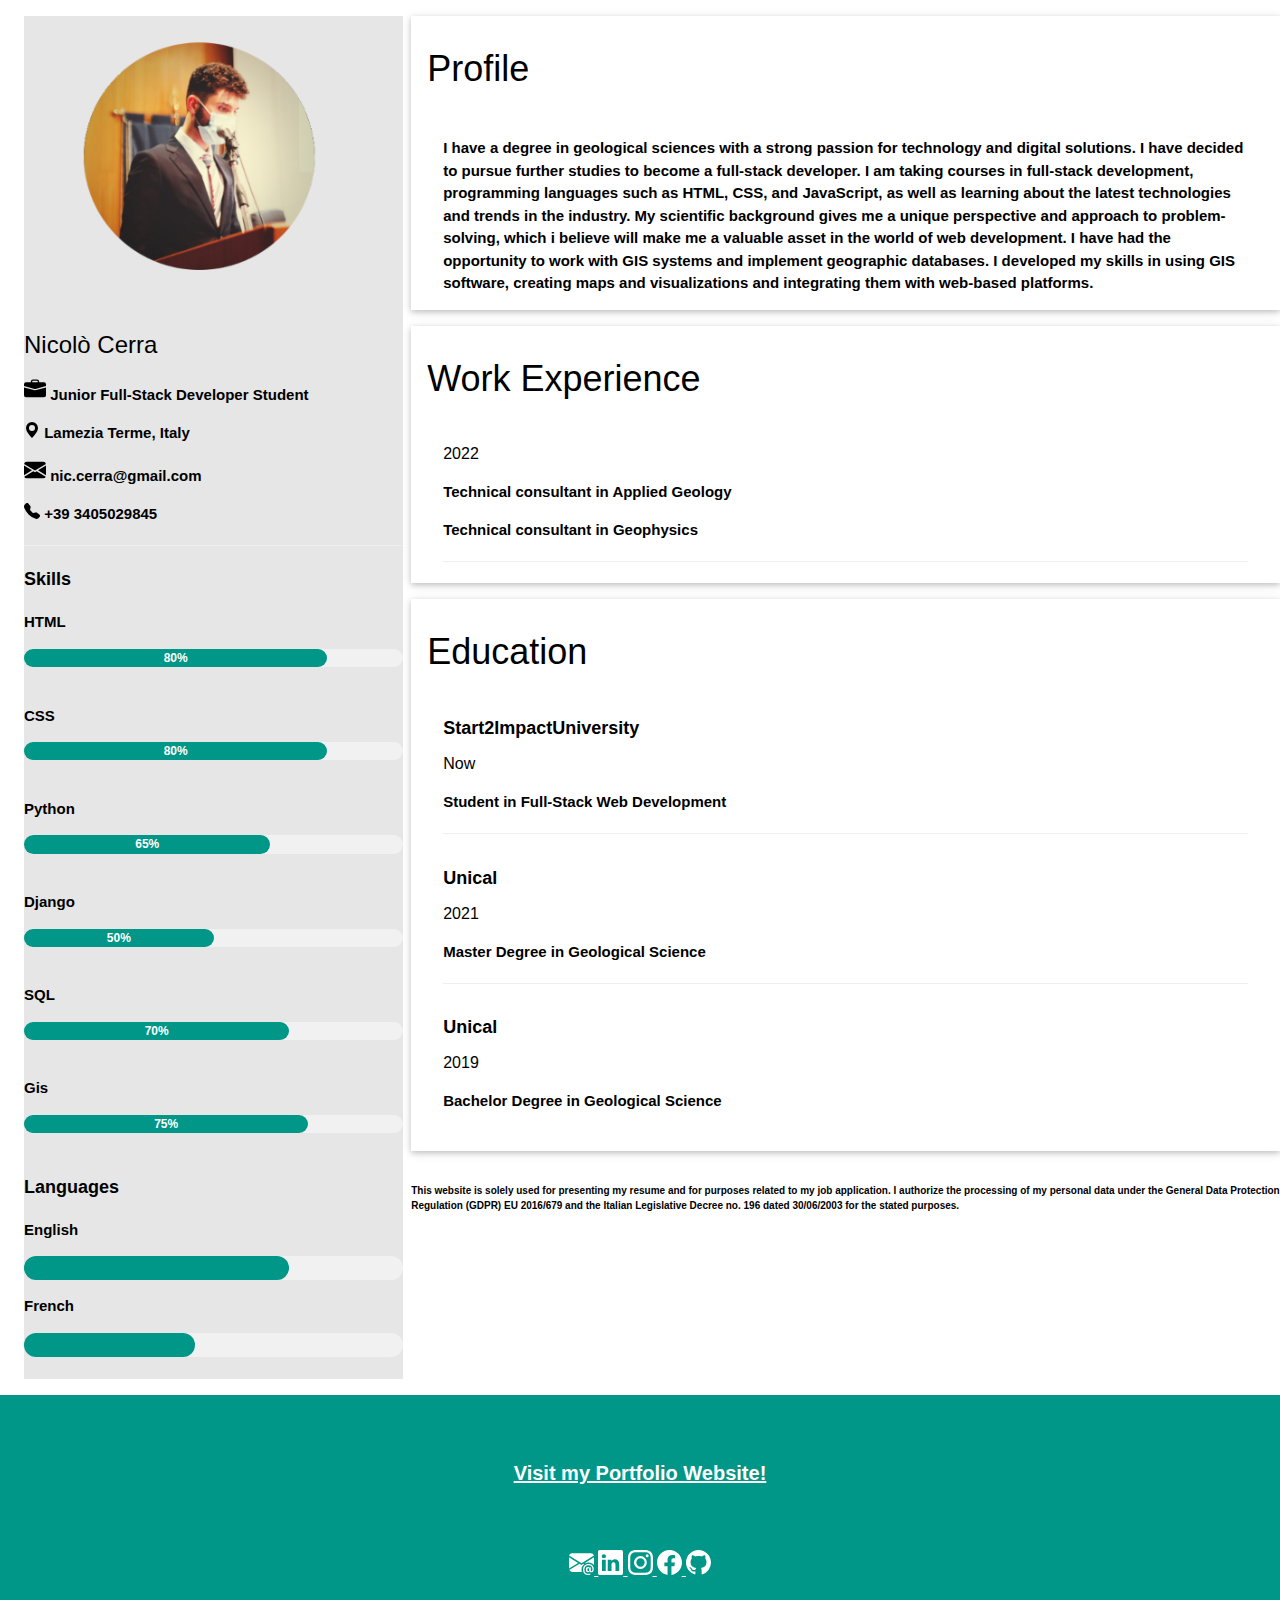
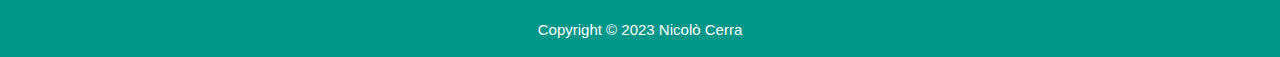
==== resume/index.html @ 81ff00c8 "Initial commit" ====
<!doctype html>
<html lang="en">

<head>
  <meta charset="utf-8">
  <meta name="viewport" content="width=device-width, initial-scale=1">
  <meta property="og:title" content="Nicolò Cerra | Resume">
  <meta property="og:type" content="website">
  <meta property="og:url" content="URL della pagina">
  <meta property="og:image" content="URL dell'immagine">
  <meta property="og:description" content="Nicolò Cerra resume">
  <title>Nicolò Cerra | Resume</title>
  <link rel="stylesheet" href="../assets/css/resume.css">
  <link rel="icon" type="image/x-icon" href="../assets/images/nc-icon-sel.png">
  <link href="https://cdn.jsdelivr.net/npm/bootstrap@5.3.0-alpha1/dist/css/bootstrap.min.css" rel="stylesheet"
    integrity="sha384-GLhlTQ8iRABdZLl6O3oVMWSktQOp6b7In1Zl3/Jr59b6EGGoI1aFkw7cmDA6j6gD" crossorigin="anonymous">
  <link rel="preconnect" href="https://fonts.googleapis.com">
  <link rel="preconnect" href="https://fonts.gstatic.com" crossorigin>
  <link href="https://fonts.googleapis.com/css2?family=Noto+Sans:wght@500&display=swap" rel="stylesheet">
  <script src="https://ajax.googleapis.com/ajax/libs/jquery/3.3.1/jquery.min.js"></script>
  
  <link rel="stylesheet" href="https://www.w3schools.com/w3css/4/w3.css">


</head>

<body >
 
  <section id="bodyresume">
    <div class="w3-row-padding" id="column-resume">
      <div id="column-left">
        <div class="display-w3-container">
          <img src="../assets/images/avatar-resume.png" style="width:100%" alt="me">
          <div class="container">
            <h3>Nicolò Cerra</h3>
          </div>
          <div class="container">
            <p>
              <svg id="iconsresume" xmlns="http://www.w3.org/2000/svg" fill="currentColor" class="bi bi-briefcase-fill"
                viewBox="0 0 16 16">
                <path
                  d="M6.5 1A1.5 1.5 0 0 0 5 2.5V3H1.5A1.5 1.5 0 0 0 0 4.5v1.384l7.614 2.03a1.5 1.5 0 0 0 .772 0L16 5.884V4.5A1.5 1.5 0 0 0 14.5 3H11v-.5A1.5 1.5 0 0 0 9.5 1h-3zm0 1h3a.5.5 0 0 1 .5.5V3H6v-.5a.5.5 0 0 1 .5-.5z" />
                <path
                  d="M0 12.5A1.5 1.5 0 0 0 1.5 14h13a1.5 1.5 0 0 0 1.5-1.5V6.85L8.129 8.947a.5.5 0 0 1-.258 0L0 6.85v5.65z" />
              </svg>
              Junior Full-Stack Developer Student
            </p>
            <p>
              <svg xmlns="http://www.w3.org/2000/svg" width="16" height="16" fill="currentColor" class="bi bi-geo-alt-fill" viewBox="0 0 16 16">
                <path d="M8 16s6-5.686 6-10A6 6 0 0 0 2 6c0 4.314 6 10 6 10zm0-7a3 3 0 1 1 0-6 3 3 0 0 1 0 6z"/>
              </svg>
              Lamezia Terme, Italy
            </p>
            <p>
              <svg id="iconsresume" xmlns="http://www.w3.org/2000/svg" fill="currentColor" class="bi bi-envelope-fill"
                viewBox="0 0 16 16">
                <path
                  d="M.05 3.555A2 2 0 0 1 2 2h12a2 2 0 0 1 1.95 1.555L8 8.414.05 3.555ZM0 4.697v7.104l5.803-3.558L0 4.697ZM6.761 8.83l-6.57 4.027A2 2 0 0 0 2 14h12a2 2 0 0 0 1.808-1.144l-6.57-4.027L8 9.586l-1.239-.757Zm3.436-.586L16 11.801V4.697l-5.803 3.546Z" />
              </svg>
              nic.cerra@gmail.com
            </p>
            <p>
              <svg xmlns="http://www.w3.org/2000/svg" width="16" height="16" fill="currentColor" class="bi bi-telephone-fill" viewBox="0 0 16 16">
                <path fill-rule="evenodd" d="M1.885.511a1.745 1.745 0 0 1 2.61.163L6.29 2.98c.329.423.445.974.315 1.494l-.547 2.19a.678.678 0 0 0 .178.643l2.457 2.457a.678.678 0 0 0 .644.178l2.189-.547a1.745 1.745 0 0 1 1.494.315l2.306 1.794c.829.645.905 1.87.163 2.611l-1.034 1.034c-.74.74-1.846 1.065-2.877.702a18.634 18.634 0 0 1-7.01-4.42 18.634 18.634 0 0 1-4.42-7.009c-.362-1.03-.037-2.137.703-2.877L1.885.511z"/>
              </svg>
              +39 3405029845
            
            
            <hr>
    
            <p class="w3-large"><b>Skills</b> </p>
            <p id="skills">HTML</p>
            <div class="w3-light-grey w3-round-xlarge w3-small">
              <div class="w3-container w3-center w3-round-xlarge w3-teal" style="width:80%">80%</div>
            </div> <br>
            <p>CSS</p>
            <div class="w3-light-grey w3-round-xlarge w3-small">
              <div class="w3-container w3-center w3-round-xlarge w3-teal" style="width:80%">80%</div>
                
            </div>
            <br>
            
            <p>Python</p>
            <div class="w3-light-grey w3-round-xlarge w3-small">
              <div class="w3-container w3-center w3-round-xlarge w3-teal" style="width:65%">65%</div>
            
            </div>
            <br>
            <p>Django</p>
            <div class="w3-light-grey w3-round-xlarge w3-small">
              <div class="w3-container w3-center w3-round-xlarge w3-teal" style="width:50%">50%</div>
            </div><br>
            <p>SQL</p>
            <div class="w3-light-grey w3-round-xlarge w3-small">
              <div class="w3-container w3-center w3-round-xlarge w3-teal" style="width:70%">70%</div>
            </div>

            <br>
            <p>Gis</p>
            <div class="w3-light-grey w3-round-xlarge w3-small">
              <div class="w3-container w3-center w3-round-xlarge w3-teal" style="width:75%">75%</div>
            
            </div>
            <br>
            
    
            <p class="w3-large"><b>Languages</b>
            </p>
            <p>English</p>
            <div class="w3-light-grey w3-round-xlarge">
              <div class="w3-round-xlarge w3-teal" style="height:24px;width:70%"></div>
            </div>
            <p>French</p>
            <div class="w3-light-grey w3-round-xlarge">
              <div class="w3-round-xlarge w3-teal" style="height:24px;width:45%"></div>
            </div>
            
            <br>
          </div>
        </div>
      </div><br>
  
      <!-- Right Column -->
      <div class="w3-twothird" id="column-right">
        <div class="w3-container w3-card w3-white w3-margin-bottom">
          <h1 class="w3-padding-16">Profile</h1>
          <div class="w3-container">
            <p>I have a degree in geological sciences with a strong passion for technology and digital solutions.
               I have decided to pursue further studies to become a full-stack developer. I am taking courses in full-stack development,
               programming languages such as HTML, CSS, and JavaScript, as well as learning about the latest technologies and trends in the industry.
               My scientific background gives me a unique perspective and approach to problem-solving,
               which i believe will make me a valuable asset in the world of web development.
               I have had the opportunity to work with GIS systems and implement geographic databases. 
               I developed my skills in using GIS software, creating maps and visualizations and integrating them with web-based platforms.</p>
          </div>
        </div>    
        <div class="w3-container w3-card w3-white w3-margin-bottom">
          <h1 class="w3-padding-16">Work Experience</h1>
          <div class="w3-container">
            <h6>
              2022
            </h6>
            <p>
              <b>Technical consultant in Applied Geology</b>             
            </p>
            <p>
              <b>Technical consultant in Geophysics</b>
            </p>
           
            
            <hr>
          </div>
        </div>
  
        <div class="w3-container w3-card w3-white">
          <h1 class="w3-padding-16">Education</h1>
          <div class="w3-container">
            <h5><b>Start2ImpactUniversity</b></h5>
            <h6>Now</h6>
            <p>Student in Full-Stack Web Development</p>
            <hr>
          </div>
          <div class="w3-container">
            <h5><b>Unical</b></h5>
            <h6>2021</h6>
            <p>Master Degree in Geological Science</p>
            <hr>
          </div>
          <div class="w3-container">
            <h5><b>Unical</b></h5>
            <h6>2019</h6>
            <p>Bachelor Degree in Geological Science</p><br>
          </div>
         
        </div>
        <br>
        <div>
          <p style="font-size: 10px;">
            This website is solely used 
            for presenting my resume and 
            for purposes related to my job application. 
            I authorize the processing of my personal data under the General 
            Data Protection Regulation (GDPR) EU 2016/679
            and the Italian Legislative Decree no. 196 dated 30/06/2003
            for the stated purposes.

          </p>
        </div>
     
      </div> 
       <!-- End Right Column -->
    </div>

    <!-- Footer -->
    <div id="footresume" class="w3-container w3-teal w3-center w3-margin-top">
      <div style="margin-top: 5%;">
        <a href="/" target="_blank"><p style="font-size: 20px;"><b>Visit my Portfolio Website!</b></p></a>
      </div>
      <div class="iconsfoot" id="socialmedia" style="margin-top: 5%;">
        <a href="mailto:nic.cerra@gmail.com">
          <svg xmlns="http://www.w3.org/2000/svg" fill="currentColor" class="bi bi-envelope-at-fill" viewBox="0 0 16 16">
            <path d="M2 2A2 2 0 0 0 .05 3.555L8 8.414l7.95-4.859A2 2 0 0 0 14 2H2Zm-2 9.8V4.698l5.803 3.546L0 11.801Zm6.761-2.97-6.57 4.026A2 2 0 0 0 2 14h6.256A4.493 4.493 0 0 1 8 12.5a4.49 4.49 0 0 1 1.606-3.446l-.367-.225L8 9.586l-1.239-.757ZM16 9.671V4.697l-5.803 3.546.338.208A4.482 4.482 0 0 1 12.5 8c1.414 0 2.675.652 3.5 1.671Z"/>
            <path d="M15.834 12.244c0 1.168-.577 2.025-1.587 2.025-.503 0-1.002-.228-1.12-.648h-.043c-.118.416-.543.643-1.015.643-.77 0-1.259-.542-1.259-1.434v-.529c0-.844.481-1.4 1.26-1.4.585 0 .87.333.953.63h.03v-.568h.905v2.19c0 .272.18.42.411.42.315 0 .639-.415.639-1.39v-.118c0-1.277-.95-2.326-2.484-2.326h-.04c-1.582 0-2.64 1.067-2.64 2.724v.157c0 1.867 1.237 2.654 2.57 2.654h.045c.507 0 .935-.07 1.18-.18v.731c-.219.1-.643.175-1.237.175h-.044C10.438 16 9 14.82 9 12.646v-.214C9 10.36 10.421 9 12.485 9h.035c2.12 0 3.314 1.43 3.314 3.034v.21Zm-4.04.21v.227c0 .586.227.8.581.8.31 0 .564-.17.564-.743v-.367c0-.516-.275-.708-.572-.708-.346 0-.573.245-.573.791Z"/>
          </svg>
        </a>
        
        <a href="https://www.linkedin.com/in/nicol%C3%B2-cerra-492325231/" rel="noopener" target="_blank">
          <svg xmlns="http://www.w3.org/2000/svg" fill="currentColor" class="bi bi-linkedin" viewBox="0 0 16 16">
            <path d="M0 1.146C0 .513.526 0 1.175 0h13.65C15.474 0 16 .513 16 1.146v13.708c0 .633-.526 1.146-1.175 1.146H1.175C.526 16 0 15.487 0 14.854V1.146zm4.943 12.248V6.169H2.542v7.225h2.401zm-1.2-8.212c.837 0 1.358-.554 1.358-1.248-.015-.709-.52-1.248-1.342-1.248-.822 0-1.359.54-1.359 1.248 0 .694.521 1.248 1.327 1.248h.016zm4.908 8.212V9.359c0-.216.016-.432.08-.586.173-.431.568-.878 1.232-.878.869 0 1.216.662 1.216 1.634v3.865h2.401V9.25c0-2.22-1.184-3.252-2.764-3.252-1.274 0-1.845.7-2.165 1.193v.025h-.016a5.54 5.54 0 0 1 .016-.025V6.169h-2.4c.03.678 0 7.225 0 7.225h2.4z"/>
          </svg>
        </a>
  
        <a href="https://www.instagram.com/nik__ce/" target="_blank" rel="noopener">
          <svg xmlns="http://www.w3.org/2000/svg"  fill="currentColor" class="bi bi-instagram" viewBox="0 0 16 16">
            <path d="M8 0C5.829 0 5.556.01 4.703.048 3.85.088 3.269.222 2.76.42a3.917 3.917 0 0 0-1.417.923A3.927 3.927 0 0 0 .42 2.76C.222 3.268.087 3.85.048 4.7.01 5.555 0 5.827 0 8.001c0 2.172.01 2.444.048 3.297.04.852.174 1.433.372 1.942.205.526.478.972.923 1.417.444.445.89.719 1.416.923.51.198 1.09.333 1.942.372C5.555 15.99 5.827 16 8 16s2.444-.01 3.298-.048c.851-.04 1.434-.174 1.943-.372a3.916 3.916 0 0 0 1.416-.923c.445-.445.718-.891.923-1.417.197-.509.332-1.09.372-1.942C15.99 10.445 16 10.173 16 8s-.01-2.445-.048-3.299c-.04-.851-.175-1.433-.372-1.941a3.926 3.926 0 0 0-.923-1.417A3.911 3.911 0 0 0 13.24.42c-.51-.198-1.092-.333-1.943-.372C10.443.01 10.172 0 7.998 0h.003zm-.717 1.442h.718c2.136 0 2.389.007 3.232.046.78.035 1.204.166 1.486.275.373.145.64.319.92.599.28.28.453.546.598.92.11.281.24.705.275 1.485.039.843.047 1.096.047 3.231s-.008 2.389-.047 3.232c-.035.78-.166 1.203-.275 1.485a2.47 2.47 0 0 1-.599.919c-.28.28-.546.453-.92.598-.28.11-.704.24-1.485.276-.843.038-1.096.047-3.232.047s-2.39-.009-3.233-.047c-.78-.036-1.203-.166-1.485-.276a2.478 2.478 0 0 1-.92-.598 2.48 2.48 0 0 1-.6-.92c-.109-.281-.24-.705-.275-1.485-.038-.843-.046-1.096-.046-3.233 0-2.136.008-2.388.046-3.231.036-.78.166-1.204.276-1.486.145-.373.319-.64.599-.92.28-.28.546-.453.92-.598.282-.11.705-.24 1.485-.276.738-.034 1.024-.044 2.515-.045v.002zm4.988 1.328a.96.96 0 1 0 0 1.92.96.96 0 0 0 0-1.92zm-4.27 1.122a4.109 4.109 0 1 0 0 8.217 4.109 4.109 0 0 0 0-8.217zm0 1.441a2.667 2.667 0 1 1 0 5.334 2.667 2.667 0 0 1 0-5.334z"/>
          </svg>
        </a>
        <a href="https://www.facebook.com/cerra.nic.5/" target="_blank" rel="noopener">
          <svg xmlns="http://www.w3.org/2000/svg"  fill="currentColor" class="bi bi-facebook" viewBox="0 0 16 16">
            <path d="M16 8.049c0-4.446-3.582-8.05-8-8.05C3.58 0-.002 3.603-.002 8.05c0 4.017 2.926 7.347 6.75 7.951v-5.625h-2.03V8.05H6.75V6.275c0-2.017 1.195-3.131 3.022-3.131.876 0 1.791.157 1.791.157v1.98h-1.009c-.993 0-1.303.621-1.303 1.258v1.51h2.218l-.354 2.326H9.25V16c3.824-.604 6.75-3.934 6.75-7.951z"/>
          </svg>
        </a>
        <a href="https://github.com/Nikcer" target="_blank" rel="noopener">
          <svg xmlns="http://www.w3.org/2000/svg" fill="currentColor" class="bi bi-github" viewBox="0 0 16 16">
            <path d="M8 0C3.58 0 0 3.58 0 8c0 3.54 2.29 6.53 5.47 7.59.4.07.55-.17.55-.38 0-.19-.01-.82-.01-1.49-2.01.37-2.53-.49-2.69-.94-.09-.23-.48-.94-.82-1.13-.28-.15-.68-.52-.01-.53.63-.01 1.08.58 1.23.82.72 1.21 1.87.87 2.33.66.07-.52.28-.87.51-1.07-1.78-.2-3.64-.89-3.64-3.95 0-.87.31-1.59.82-2.15-.08-.2-.36-1.02.08-2.12 0 0 .67-.21 2.2.82.64-.18 1.32-.27 2-.27.68 0 1.36.09 2 .27 1.53-1.04 2.2-.82 2.2-.82.44 1.1.16 1.92.08 2.12.51.56.82 1.27.82 2.15 0 3.07-1.87 3.75-3.65 3.95.29.25.54.73.54 1.48 0 1.07-.01 1.93-.01 2.2 0 .21.15.46.55.38A8.012 8.012 0 0 0 16 8c0-4.42-3.58-8-8-8z"/>
          </svg>  
        </a>
      </div>
      <div class="copyright" style="margin-top: 3%;">
        <p>Copyright © 2023 Nicolò Cerra</p>
      </div>
    </div>
  
      
        
        
  </section>
  




  <script src="https://cdn.jsdelivr.net/npm/bootstrap@5.3.0-alpha1/dist/js/bootstrap.bundle.min.js"
    integrity="sha384-w76AqPfDkMBDXo30jS1Sgez6pr3x5MlQ1ZAGC+nuZB+EYdgRZgiwxhTBTkF7CXvN"
    crossorigin="anonymous"></script>
</body>

</html>
---- assets/css/resume.css ----
body {
  
    font-family: 'Noto Sans', sans-serif;
    font-size: 18px;
    max-width: 1300px;
    line-height: 1.5;
    box-sizing: inherit;
  }
  
  #column-resume {
    display:flex;
    width: 100%;
    margin-top: 16px;
    margin-left: 16px;
    
    justify-content: space-between;
    font-weight:bold;
  }
  #column-left{
    background-color: #e6e6e6;
    float:left; 
    width:30%;
  }
  
  
  
  #iconsresume{
    width: 22px;
    height: 22px;
  }
  
  #column-right{
    padding: 0px 8px;
    float: right;
    width: 70%;
    
    
  }
  
  #footresume{
    align-items: center;
    background-color: grey;
    
  }
  #footresume a svg{
    width: 25px;
    
  
  }
  
  @media screen and (max-width: 700px) {
    #column-resume{
        display: flex;
        flex-direction: column;
        width: 100%;
        margin: 0;
        justify-content: flex-start;
        align-items: center;
        }
        #column-left{
             
            width:100%;
          }
        #column-right{
            
            width: 100%;
            
            
          }
    }
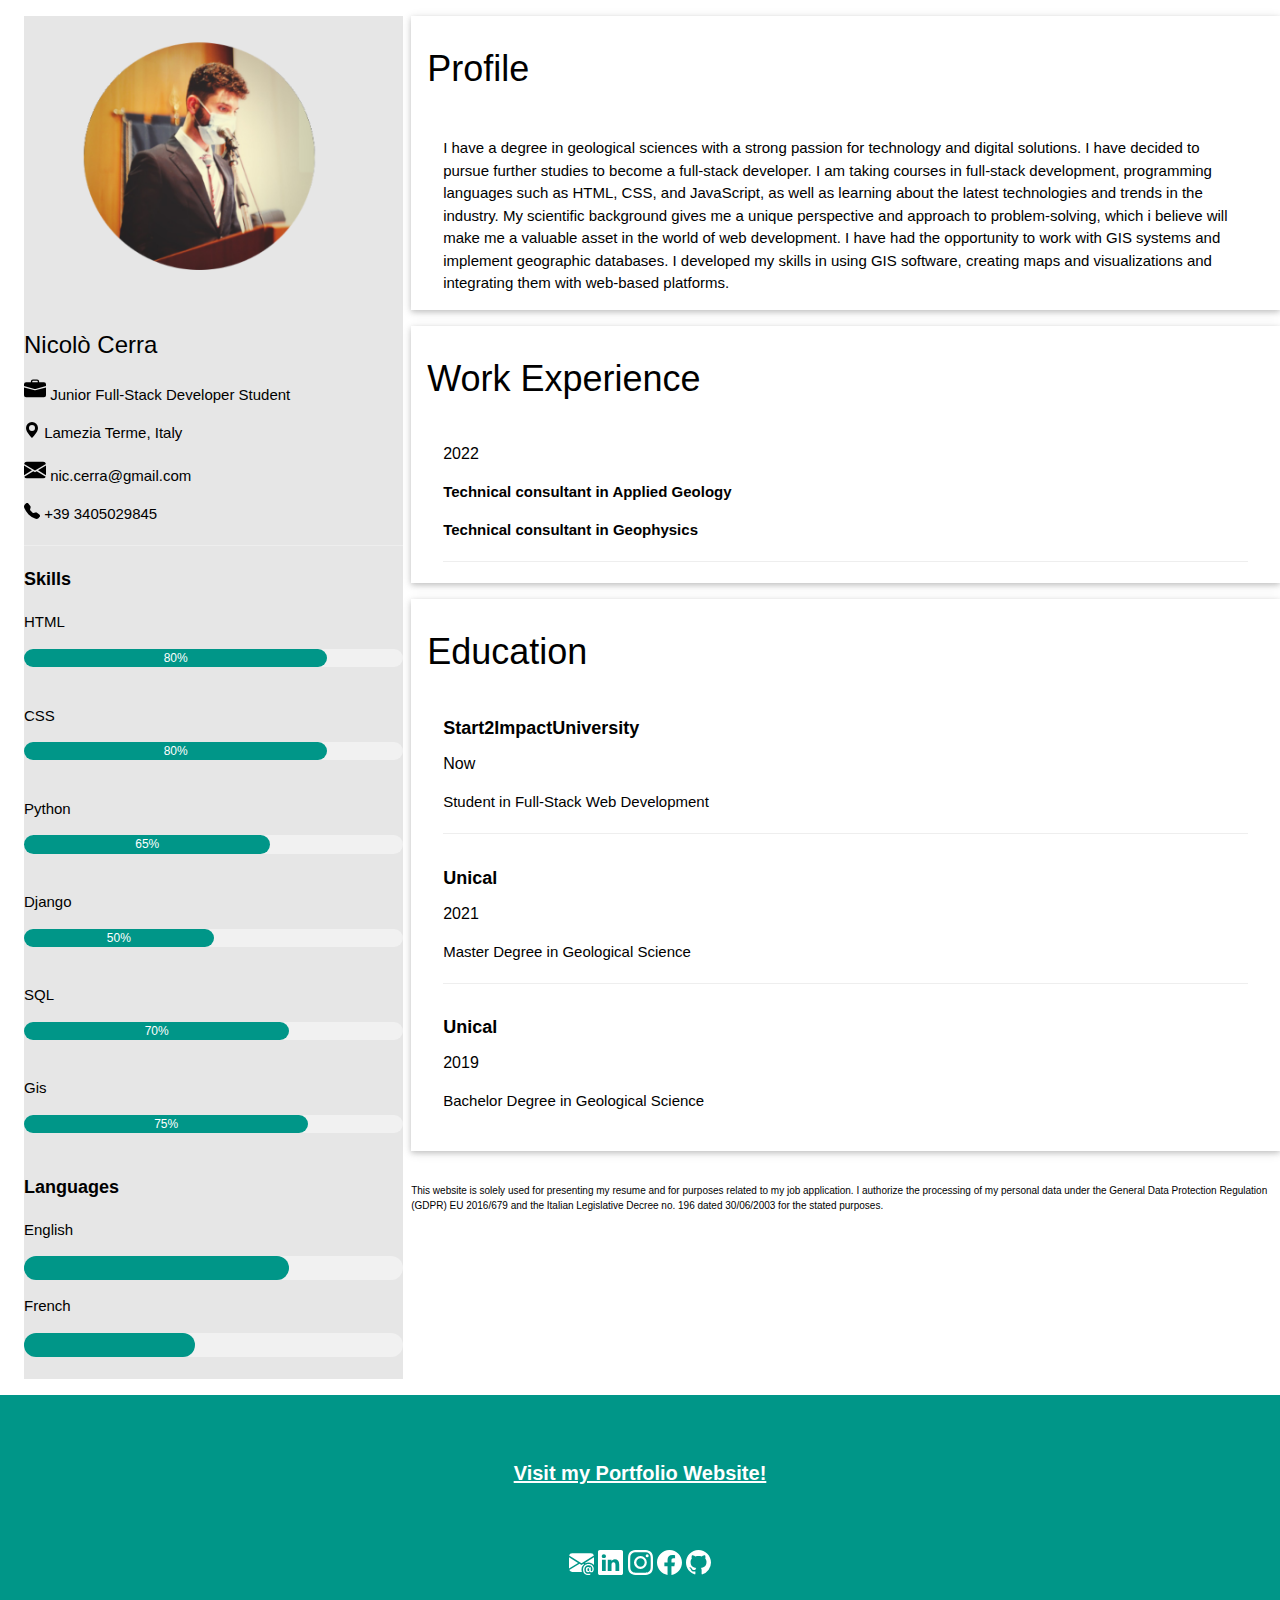
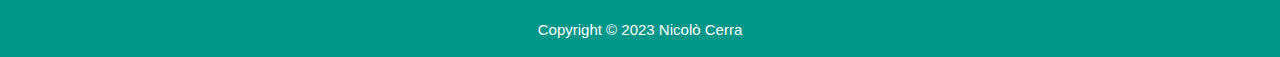
==== commit 456b7873: "lin at visit my port." ====
--- a/resume/index.html
+++ b/resume/index.html
@@ -194,7 +194,7 @@
     <!-- Footer -->
     <div id="footresume" class="w3-container w3-teal w3-center w3-margin-top">
       <div style="margin-top: 5%;">
-        <a href="/" target="_blank"><p style="font-size: 20px;"><b>Visit my Portfolio Website!</b></p></a>
+        <a href="https://nikcer.github.io/Portfolio_web_page/" target="_blank" rel="noopener" ><p style="font-size: 20px;"><b>Visit my Portfolio Website!</b></p></a>
       </div>
       <div class="iconsfoot" id="socialmedia" style="margin-top: 5%;">
         <a href="mailto:nic.cerra@gmail.com">
--- a/assets/css/resume.css
+++ b/assets/css/resume.css
@@ -14,7 +14,7 @@
     margin-left: 16px;
     
     justify-content: space-between;
-    font-weight:bold;
+    font-weight:500;
   }
   #column-left{
     background-color: #e6e6e6;
@@ -42,9 +42,19 @@
     background-color: grey;
     
   }
-  #footresume a svg{
+
+  #footresume a:hover{
+    color: blue;
+    
+  }
+  #socialmedia a svg{
     width: 25px;
+  }
     
+
+  #socialmedia a {
+    
+    text-decoration: none;
   
   }
   
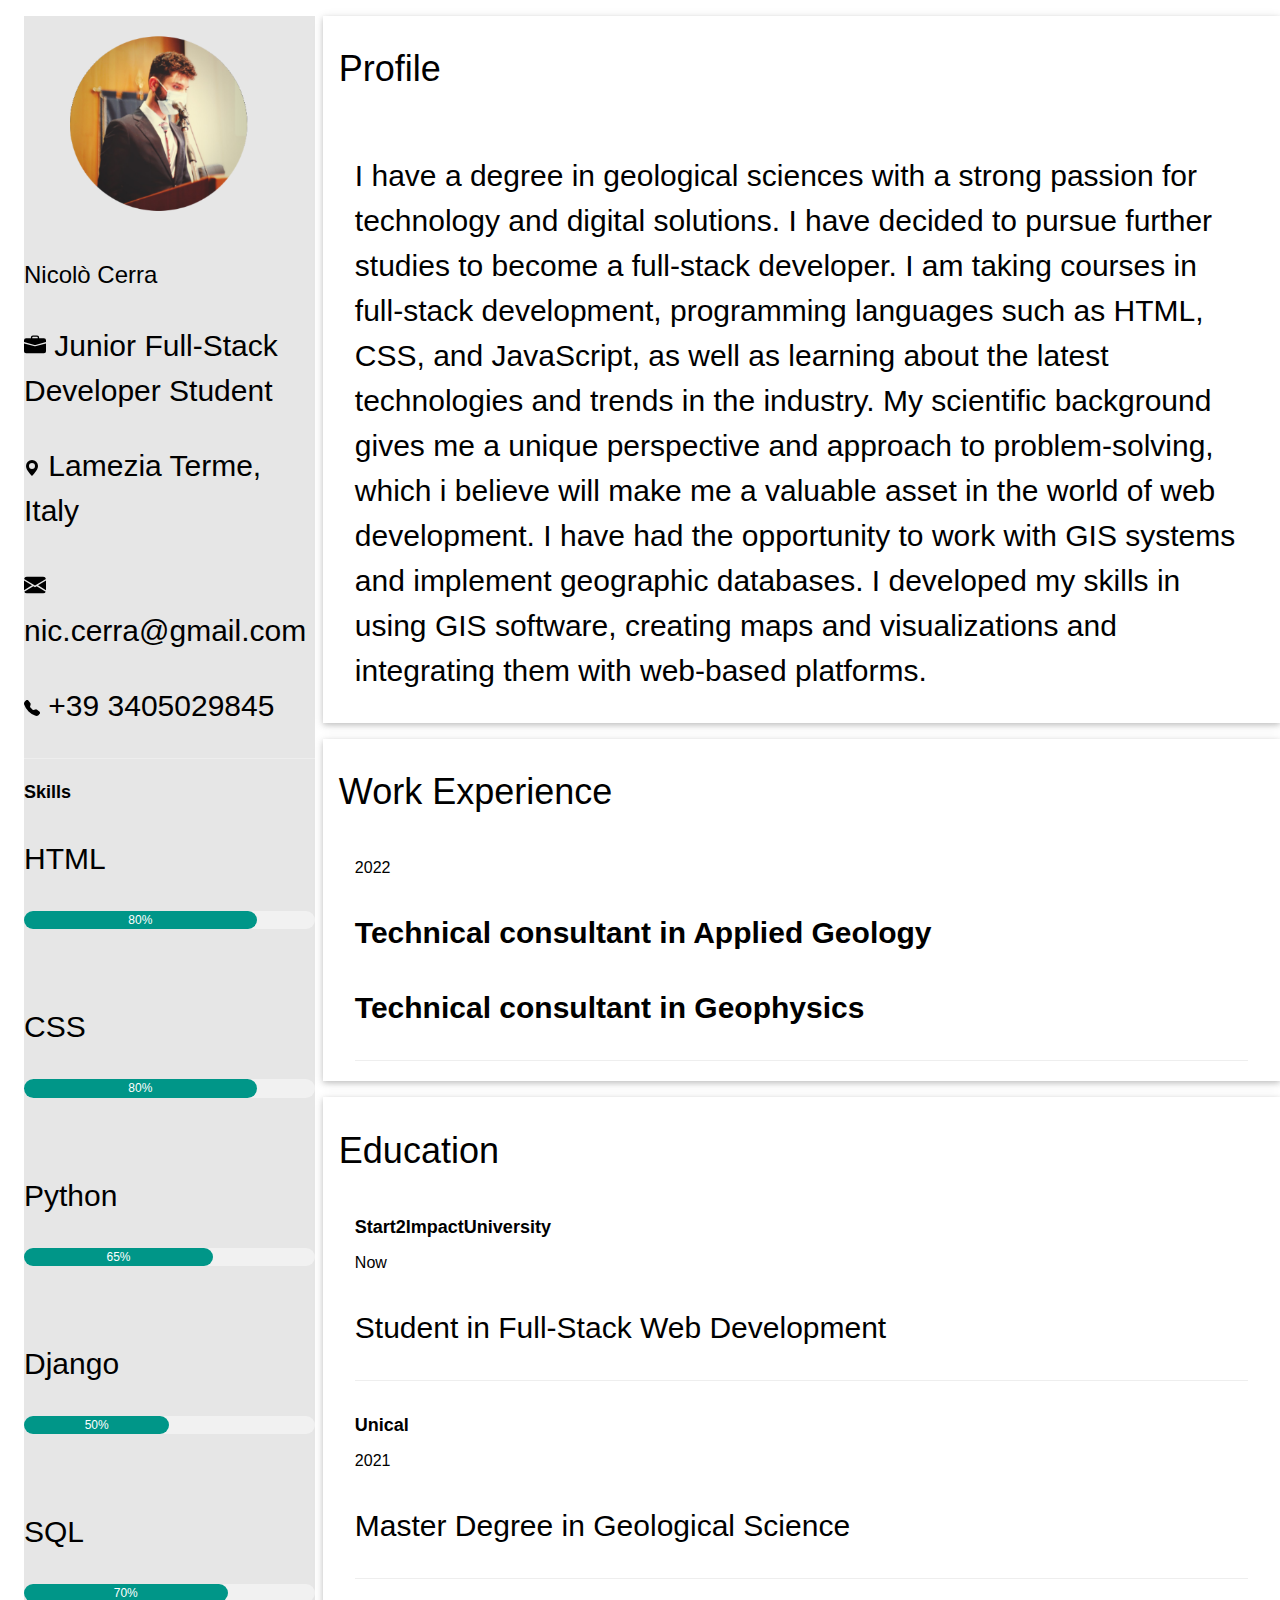
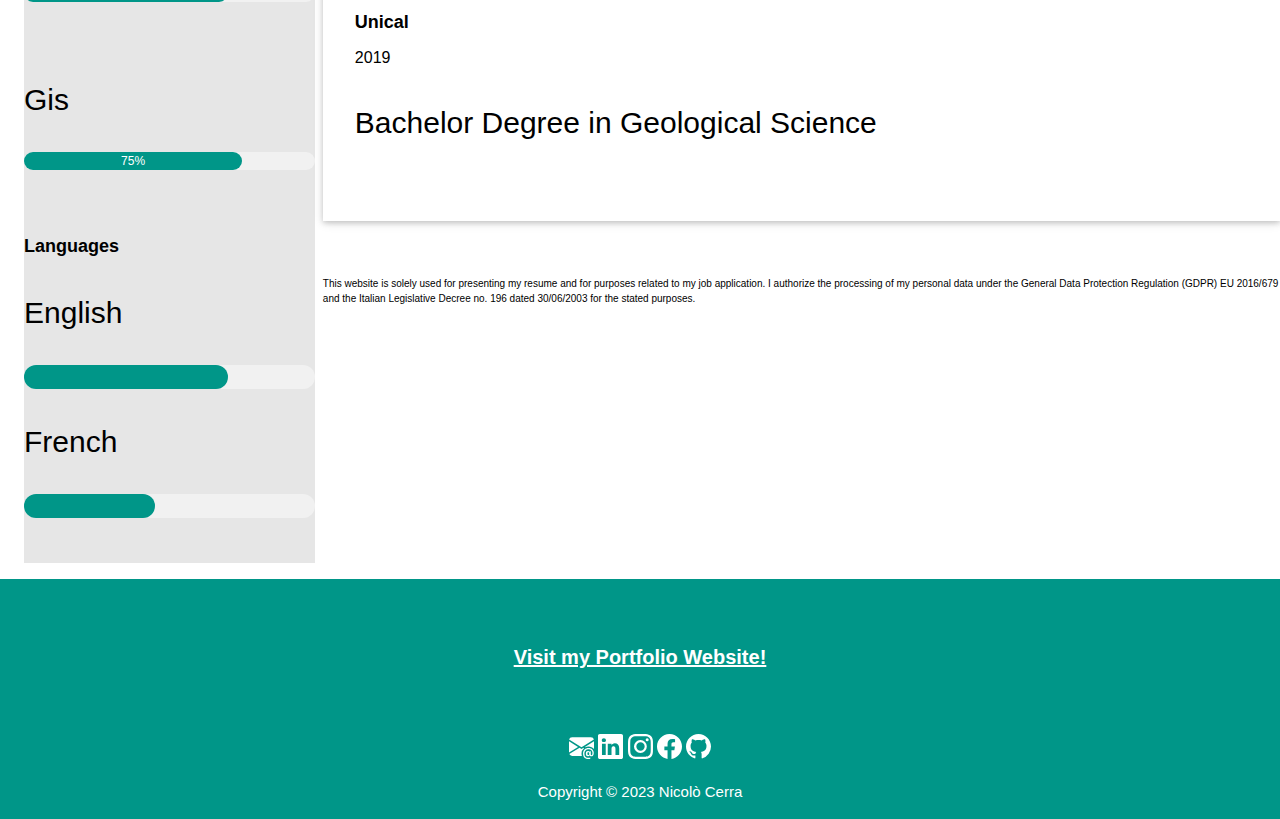
==== commit 6a28b078: "fix resume" ====
--- a/resume/index.html
+++ b/resume/index.html
@@ -24,7 +24,7 @@
 
 </head>
 
-<body >
+<body id="resume">
  
   <section id="bodyresume">
     <div class="w3-row-padding" id="column-resume">
@@ -226,7 +226,7 @@
           </svg>  
         </a>
       </div>
-      <div class="copyright" style="margin-top: 3%;">
+      <div class="copyright">
         <p>Copyright © 2023 Nicolò Cerra</p>
       </div>
     </div>
--- a/assets/css/resume.css
+++ b/assets/css/resume.css
@@ -2,17 +2,19 @@
   
     font-family: 'Noto Sans', sans-serif;
     font-size: 18px;
-    max-width: 1300px;
+    max-width: 1500px;
     line-height: 1.5;
+    
     box-sizing: inherit;
   }
   
+
   #column-resume {
     display:flex;
     width: 100%;
     margin-top: 16px;
     margin-left: 16px;
-    
+    font-size: 1.4;
     justify-content: space-between;
     font-weight:500;
   }
@@ -20,6 +22,7 @@
     background-color: #e6e6e6;
     float:left; 
     width:30%;
+    font-size: 2em;
   }
   
   
@@ -32,7 +35,8 @@
   #column-right{
     padding: 0px 8px;
     float: right;
-    width: 70%;
+    width: 100%;
+    font-size: 2em;
     
     
   }
@@ -57,6 +61,8 @@
     text-decoration: none;
   
   }
+
+
   
   @media screen and (max-width: 700px) {
     #column-resume{
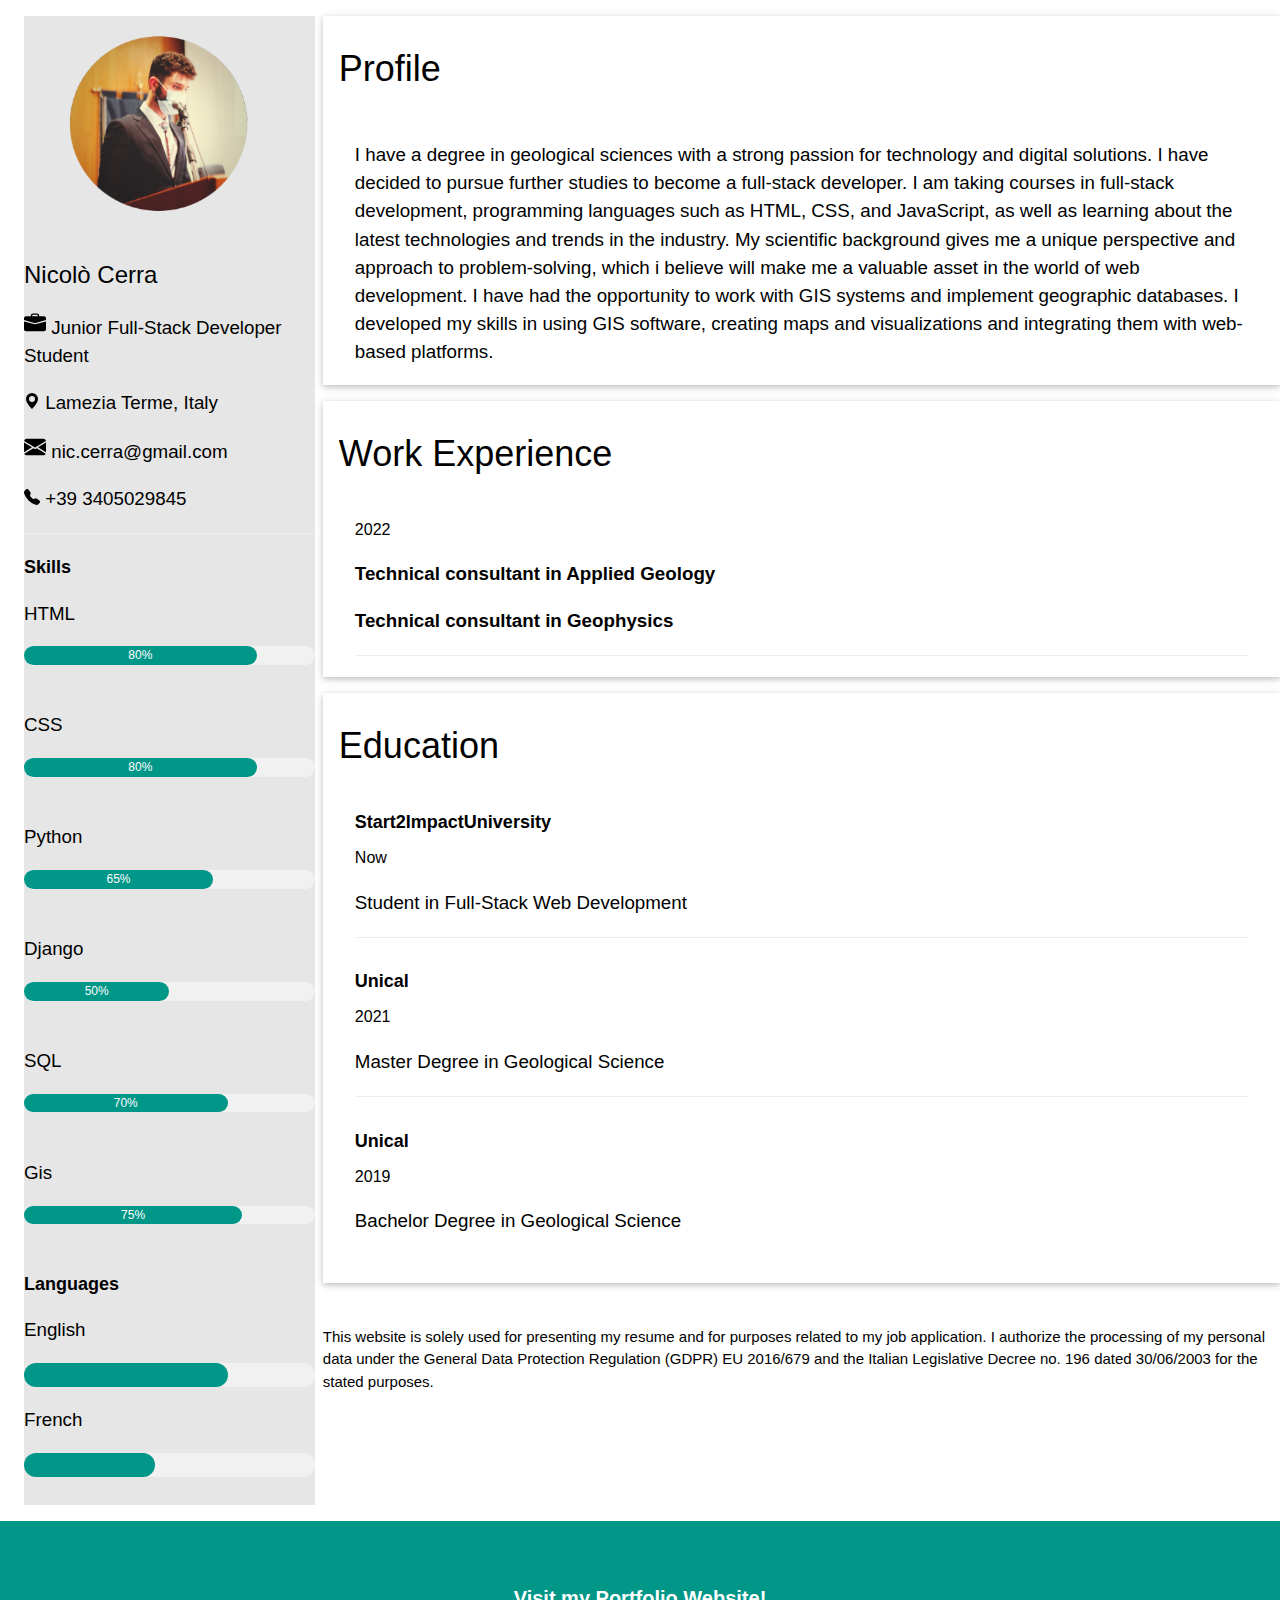
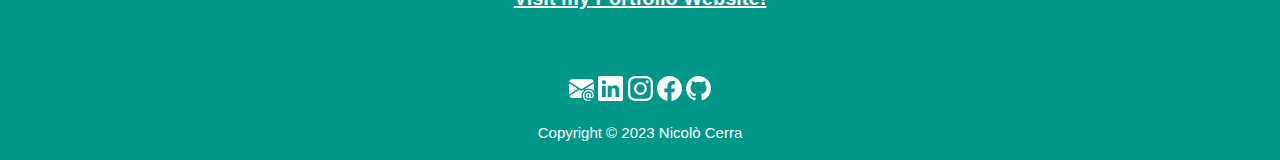
==== commit 70e8bbb5: "resume font-size" ====
--- a/resume/index.html
+++ b/resume/index.html
@@ -174,8 +174,8 @@
          
         </div>
         <br>
-        <div>
-          <p style="font-size: 10px;">
+        <div id="authorize">
+          <p >
             This website is solely used 
             for presenting my resume and 
             for purposes related to my job application. 
--- a/assets/css/resume.css
+++ b/assets/css/resume.css
@@ -22,7 +22,7 @@
     background-color: #e6e6e6;
     float:left; 
     width:30%;
-    font-size: 2em;
+    font-size: 1.25em;
   }
   
   
@@ -36,7 +36,7 @@
     padding: 0px 8px;
     float: right;
     width: 100%;
-    font-size: 2em;
+    font-size: 1.25em;
     
     
   }
@@ -45,6 +45,10 @@
     align-items: center;
     background-color: grey;
     
+  }
+
+  #authorize{
+    font-size: 0.8em;
   }
 
   #footresume a:hover{
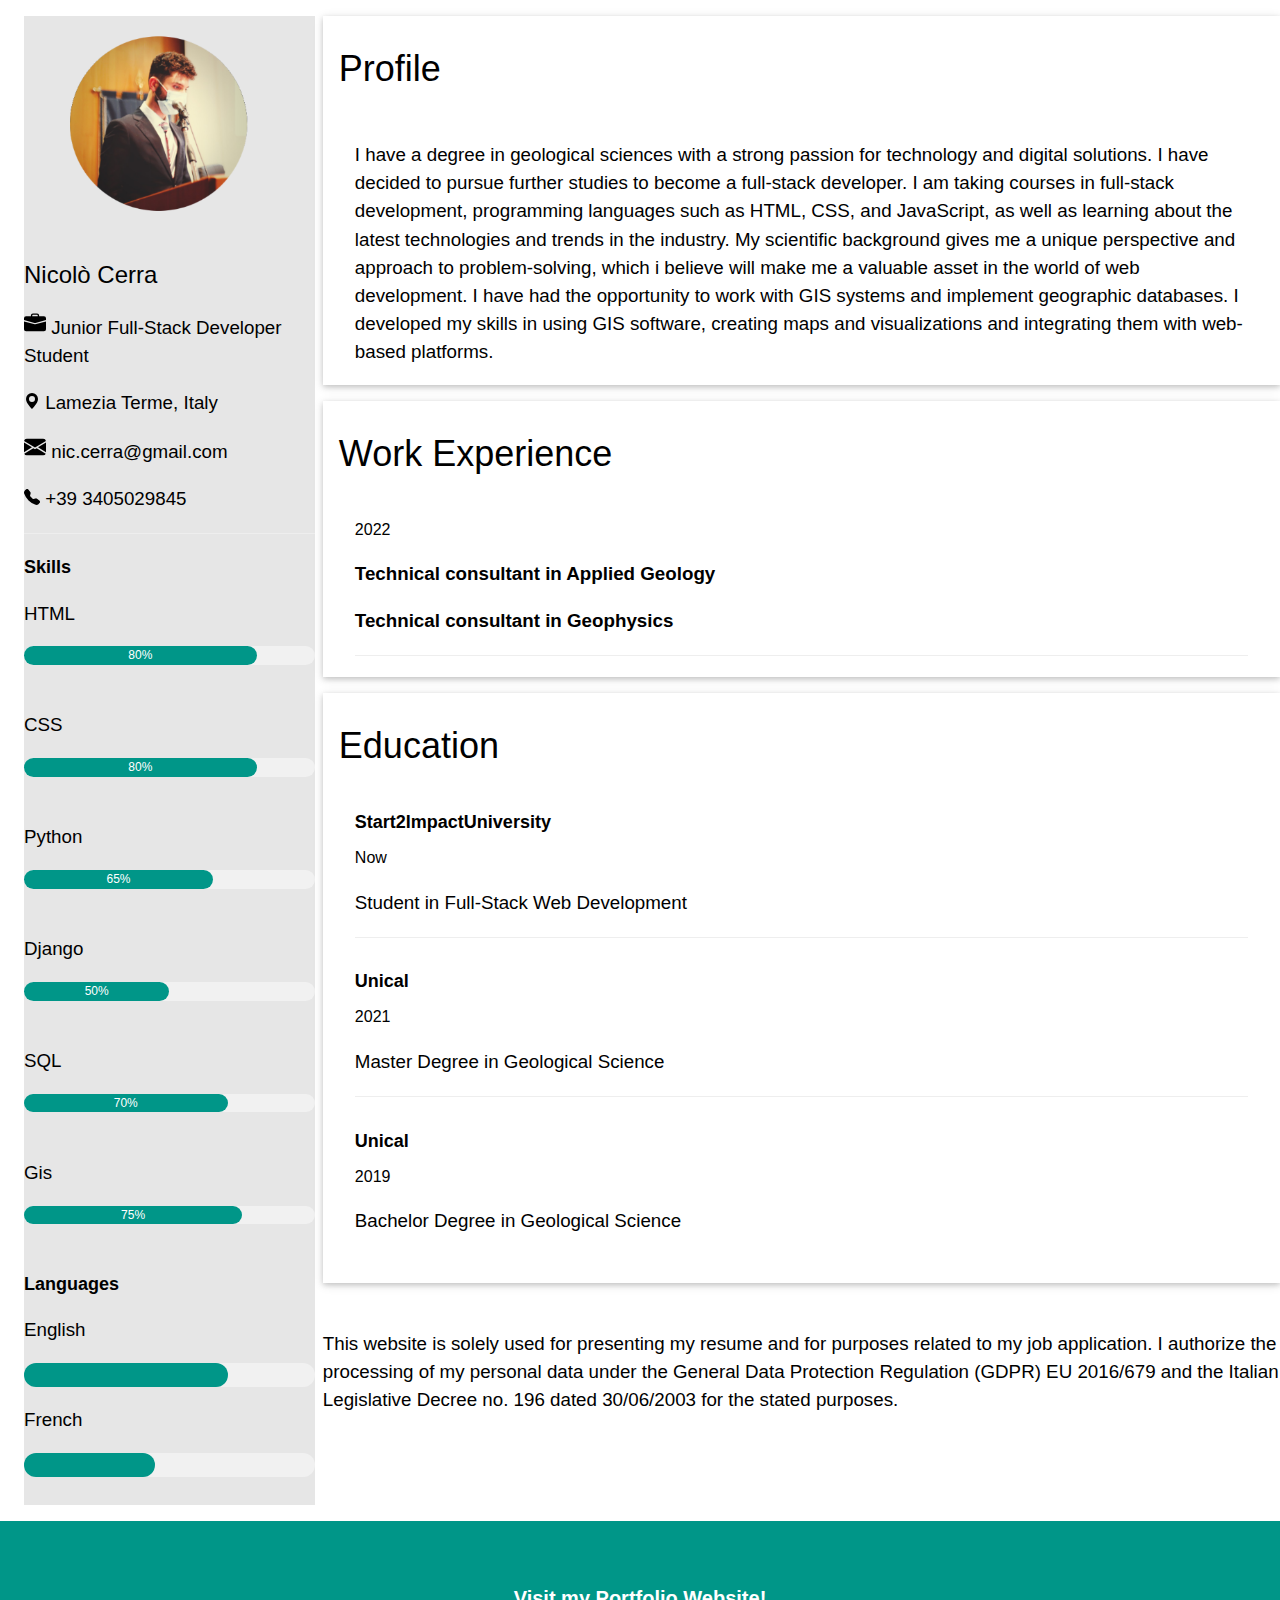
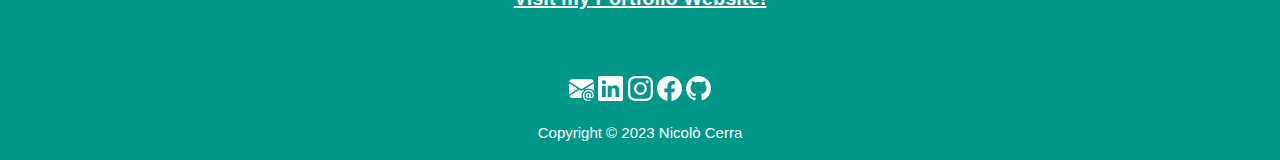
==== commit 59186207: "completato modifiche richieste" ====
--- a/resume/index.html
+++ b/resume/index.html
@@ -30,7 +30,7 @@
     <div class="w3-row-padding" id="column-resume">
       <div id="column-left">
         <div class="display-w3-container">
-          <img src="../assets/images/avatar-resume.png" style="width:100%" alt="me">
+          <img src="../assets/images/avatar-resume.png" style="width:100%" alt="A photo of me, Nicolò Cerra while i read on a desk">
           <div class="container">
             <h3>Nicolò Cerra</h3>
           </div>
--- a/assets/css/resume.css
+++ b/assets/css/resume.css
@@ -48,7 +48,7 @@
   }
 
   #authorize{
-    font-size: 0.8em;
+    font-size: 1em;
   }
 
   #footresume a:hover{
